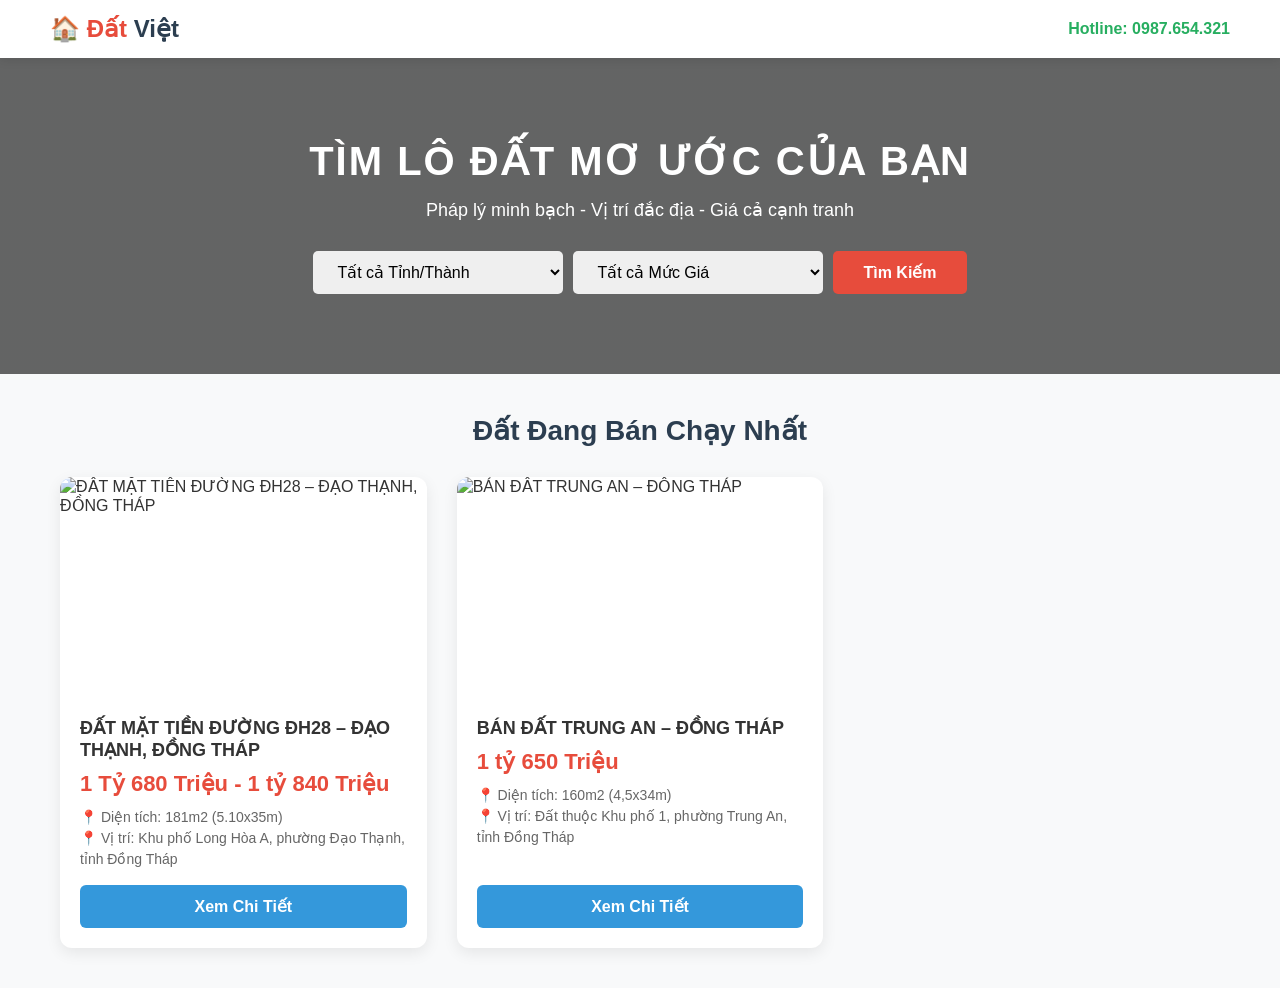
==== DaiPhat.html @ af581e74 "Update DaiPhat.html" ====
<!DOCTYPE html>
<html lang="vi">
<head>
    <meta charset="UTF-8">
    <meta name="viewport" content="width=device-width, initial-scale=1.0">
    <title>Đất Việt - Mua Bán Đất Uy Tín</title>
    
    <style>
        /* --- CSS GIAO DIỆN CHUNG --- */
        * { margin: 0; padding: 0; box-sizing: border-box; font-family: 'Segoe UI', Tahoma, sans-serif; }
        body { background-color: #f8f9fa; color: #333; }

        header { background: #fff; padding: 15px 50px; display: flex; justify-content: space-between; align-items: center; box-shadow: 0 2px 10px rgba(0,0,0,0.1); position: sticky; top: 0; z-index: 100; }
        .logo { font-size: 24px; font-weight: bold; color: #e74c3c; }
        .logo span { color: #2c3e50; }
        
        .hero { background: linear-gradient(rgba(0,0,0,0.6), rgba(0,0,0,0.6)), url('https://images.unsplash.com/photo-1500382017468-9049fed747ef?ixlib=rb-4.0.3&auto=format&fit=crop&w=1500&q=80') center/cover; color: #fff; text-align: center; padding: 80px 20px; }
        .hero h1 { font-size: 40px; margin-bottom: 15px; text-transform: uppercase; letter-spacing: 2px; }
        .hero p { font-size: 18px; margin-bottom: 30px; }
        
        .search-box { display: flex; justify-content: center; gap: 10px; flex-wrap: wrap; }
        .search-box select, .search-box button { padding: 12px 20px; border-radius: 5px; border: none; font-size: 16px; outline: none; }
        .search-box select { width: 250px; cursor: pointer; }
        .search-box button { background: #e74c3c; color: #fff; font-weight: bold; cursor: pointer; transition: 0.3s; padding: 12px 30px; }
        .search-box button:hover { background: #c0392b; }

        .container { max-width: 1200px; margin: 40px auto; padding: 0 20px; }
        .section-title { font-size: 28px; color: #2c3e50; margin-bottom: 30px; text-align: center; font-weight: bold; }
        .grid { display: grid; grid-template-columns: repeat(auto-fill, minmax(320px, 1fr)); gap: 30px; }
        
        .card { background: #fff; border-radius: 12px; overflow: hidden; box-shadow: 0 5px 15px rgba(0,0,0,0.08); transition: transform 0.3s; display: flex; flex-direction: column; }
        .card:hover { transform: translateY(-8px); box-shadow: 0 12px 25px rgba(0,0,0,0.15); }
        .card-img { width: 100%; height: 220px; object-fit: cover; transition: transform 0.5s; }
        .card:hover .card-img { transform: scale(1.05); }
        .card-content { padding: 20px; flex-grow: 1; display: flex; flex-direction: column; }
        .card-title { font-size: 18px; color: #333; margin-bottom: 10px; font-weight: bold; }
        .card-price { color: #e74c3c; font-size: 22px; font-weight: bold; margin-bottom: 10px; }
        .card-desc { font-size: 14px; color: #666; margin-bottom: 15px; line-height: 1.5; }
        .card-btn { margin-top: auto; display: block; width: 100%; text-align: center; background: #3498db; color: #fff; padding: 12px; border: none; border-radius: 6px; cursor: pointer; font-weight: bold; font-size: 16px; transition: 0.3s; }
        .card-btn:hover { background: #2980b9; }

        /* --- POPUP CHI TIẾT --- */
        .modal-overlay { position: fixed; top: 0; left: 0; width: 100%; height: 100%; background: rgba(0,0,0,0.7); display: none; justify-content: center; align-items: center; z-index: 1000; }
        .modal-overlay.active { display: flex; }
        .modal { background: #fff; width: 95%; max-width: 950px; max-height: 90vh; overflow-y: auto; border-radius: 12px; display: flex; flex-direction: row; position: relative; animation: slideDown 0.3s ease; }
        @keyframes slideDown { from { transform: translateY(-50px); opacity: 0; } to { transform: translateY(0); opacity: 1; } }
        
        .modal-gallery { width: 50%; padding: 20px; display: flex; flex-direction: column; background: #f8f9fa;}
        .main-image { width: 100%; height: 300px; object-fit: cover; border-radius: 8px; margin-bottom: 10px; border: 1px solid #ddd; }
        .thumbnail-list { display: flex; gap: 10px; }
        .thumbnail { width: 25%; height: 60px; object-fit: cover; border-radius: 5px; cursor: pointer; opacity: 0.6; transition: 0.2s; border: 2px solid transparent; }
        .thumbnail:hover, .thumbnail.active { opacity: 1; border-color: #3498db; }

        .modal-info { width: 50%; padding: 30px 30px 30px 10px; display: flex; flex-direction: column;}
        .modal-info h2 { color: #2c3e50; margin-bottom: 10px; font-size: 24px; }
        .modal-info .price { font-size: 26px; color: #e74c3c; font-weight: bold; margin-bottom: 15px; }
        .modal-info ul { list-style: none; margin-bottom: 15px; display: flex; flex-wrap: wrap; gap: 10px;}
        .modal-info ul li { background: #f1f2f6; padding: 8px 12px; border-radius: 5px; font-size: 14px; color: #555; }
        
        /* Khung Bản đồ & Video */
        .media-container { width: 100%; height: 200px; margin-bottom: 15px; border-radius: 8px; overflow: hidden; border: 1px solid #ddd; }
        .media-container iframe, .media-container video { width: 100%; height: 100%; border: 0; object-fit: cover;}

        .close-btn { position: absolute; top: 15px; right: 15px; background: #e74c3c; color: #fff; border: none; width: 35px; height: 35px; border-radius: 50%; font-size: 20px; cursor: pointer; z-index: 10; transition: 0.3s; }
        .close-btn:hover { background: #c0392b; transform: rotate(90deg); }

        .no-result { text-align: center; font-size: 18px; color: #e74c3c; margin-top: 20px; grid-column: 1 / -1; display: none;}

        @media (max-width: 768px) {
            .modal { flex-direction: column; }
            .modal-gallery, .modal-info { width: 100%; padding: 20px; }
            .main-image { height: 250px; }
            .search-box { flex-direction: column; align-items: center; }
            .search-box select, .search-box button { width: 100%; }
        }
    </style>
</head>
<body>

    <header>
        <div class="logo">🏠 Đất <span>Việt</span></div>
        <div style="font-weight: bold; color: #27ae60;">Hotline: 0987.654.321</div>
    </header>

    <section class="hero">
        <h1>Tìm Lô Đất Mơ Ước Của Bạn</h1>
        <p>Pháp lý minh bạch - Vị trí đắc địa - Giá cả cạnh tranh</p>
        <div class="search-box">
            <select id="filter-location">
                <option value="all">Tất cả Tỉnh/Thành</option>
                <option value="TP.HCM">TP. Hồ Chí Minh</option>
                <option value="Lâm Đồng">Lâm Đồng</option>
                <option value="Bến Tre">Bến Tre</option>
                <option value="Đồng Tháp">Đồng Tháp</option>
            </select>
            <select id="filter-price">
                <option value="all">Tất cả Mức Giá</option>
                <option value="under-1b">Dưới 1 Tỷ</option>
                <option value="1b-2b">Từ 1 Tỷ - 2 Tỷ</option>
                <option value="over-2b">Trên 2 Tỷ</option>
            </select>
            <button onclick="filterLands()">Tìm Kiếm</button>
        </div>
    </section>

    <main class="container">
        <h2 class="section-title">Đất Đang Bán Chạy Nhất</h2>
        <div class="grid" id="product-list"></div>
        <div class="no-result" id="no-result">Không tìm thấy lô đất nào phù hợp với yêu cầu của bạn.</div>
    </main>

    <!-- POPUP CHI TIẾT -->
    <div class="modal-overlay" id="modal">
        <div class="modal">
            <button class="close-btn" onclick="closeModal()">✕</button>
            
            <div class="modal-gallery">
                <img id="m-main-img" class="main-image" src="" alt="Ảnh lớn">
                <div class="thumbnail-list" id="m-thumbnails"></div>
            </div>
            
            <div class="modal-info">
                <h2 id="m-title"></h2>
                <div class="price" id="m-price"></div>
                
                <ul>
                    <li><strong>DT:</strong> <span id="m-area"></span></li>
                    <li><strong>Pháp lý:</strong> <span id="m-legal"></span></li>
                    <li><strong>Hướng:</strong> <span id="m-direction"></span></li>
                </ul>
                
                <p style="color: #666; font-size: 14px; margin-bottom: 5px;">📍 Địa chỉ: <span id="m-location"></span></p>
                
                <!-- BẢN ĐỒ -->
                <div class="media-container">
                    <iframe id="m-map" src="" allowfullscreen="" loading="lazy" referrerpolicy="no-referrer-when-downgrade"></iframe>
                </div>

                <!-- KHUNG VIDEO -->
                <div class="media-container" id="m-video-container" style="display: none;">
                    <iframe id="m-video-youtube" src="" style="display:none;" allow="accelerometer; autoplay; clipboard-write; encrypted-media; gyroscope; picture-in-picture" allowfullscreen></iframe>
                    
                    <video id="m-video-local" controls style="display:none;">
                        <source id="m-video-source" src="" type="video/mp4">
                        Trình duyệt của bạn không hỗ trợ video.
                    </video>
                </div>

                <button class="card-btn" style="background: #27ae60;" onclick="alert('Cảm ơn bạn! Chúng tôi sẽ liên hệ lại ngay.')">Gọi Ngay: 0987.654.321</button>
            </div>
        </div>
    </div>

    <script>
        const lands = [
            {
                id: 1,
                title: "ĐẤT MẶT TIỀN ĐƯỜNG ĐH28 – ĐẠO THẠNH, ĐỒNG THÁP",
                price: "1 Tỷ 680 Triệu - 1 tỷ 840 Triệu",
                priceValue: 1.2, 
                province: "Đồng Tháp", 
                area: "181m2 (5.10x35m)",
                location: "Khu phố Long Hòa A, phường Đạo Thạnh, tỉnh Đồng Tháp",
                legal: "Sổ hồng riêng",
                direction: "Bắc-Đông",
                images: [
                    "https://raw.githubusercontent.com/MyHang04/batdongsan.com/main/dh1.jpg",
                    "https://raw.githubusercontent.com/MyHang04/batdongsan.com/main/dh2.jpg",
                    "https://raw.githubusercontent.com/MyHang04/batdongsan.com/main/dh3.jpg",
                    "https://raw.githubusercontent.com/MyHang04/batdongsan.com/main/dh4.jpg",
                    "https://raw.githubusercontent.com/MyHang04/batdongsan.com/main/dh5.jpg",
                    "https://raw.githubusercontent.com/MyHang04/batdongsan.com/main/dh6.jpg",
                    "https://raw.githubusercontent.com/MyHang04/batdongsan.com/main/dh7.jpg",
                    "https://raw.githubusercontent.com/MyHang04/batdongsan.com/main/dh8.jpg"
                ],
                mapLink: "https://www.google.com/maps/embed?pb=!1m18!1m12!1m3!1d15677.63185169278!2d106.7113904!3d10.6647224!2m3!1f0!2f0!3f0!3m2!1i1024!2i768!4f13.1!3m3!1m2!1s0x31753111bbd9e8b3%3A0xe5f4cc0b154c1b0b!2zTmjDoCBCw6gsIEjhu5MgQ2jDrSBNaW5oLCBWaeG7h3QgTmFt!5e0!3m2!1svi!2s!4v1700000000000!5m2!1svi!2s",
                
                youtubeUrl: "https://www.youtube.com/embed/dQw4w9WgXcQ", 
                
                // localVideoUrl: "https://raw.githubusercontent.com/MyHang04/batdongsan.com/main/video-vi-tri-202610240334.mp4"
            },
            {
                id: 2,
                title: "BÁN ĐẤT TRUNG AN – ĐỒNG THÁP",
                price: "1 tỷ 650 Triệu",
                priceValue: 1.65, 
                province: "Đồng Tháp",
                area: "160m2 (4,5x34m)",
                location: "Đất thuộc Khu phố 1, phường Trung An, tỉnh Đồng Tháp",
                legal: "Sổ hồng riêng",
                direction: "Tây Nam",
                images: [
                     "https://raw.githubusercontent.com/MyHang04/batdongsan.com/main/hl1.jpg",
                     "https://raw.githubusercontent.com/MyHang04/batdongsan.com/main/hl2.jpg",
                     "https://raw.githubusercontent.com/MyHang04/batdongsan.com/main/hl3.jpg",
                     "https://raw.githubusercontent.com/MyHang04/batdongsan.com/main/hl4.jpg",
                     "https://raw.githubusercontent.com/MyHang04/batdongsan.com/main/hl5.jpg",
                     "https://raw.githubusercontent.com/MyHang04/batdongsan.com/main/hl6.jpg",
                     "https://raw.githubusercontent.com/MyHang04/batdongsan.com/main/hl7.jpg",
                     "https://raw.githubusercontent.com/MyHang04/batdongsan.com/main/hl8.jpg",
                     "https://raw.githubusercontent.com/MyHang04/batdongsan.com/main/hl9.jpg"
                ],
                mapLink: "https://www.google.com/maps/embed?pb=!1m18!1m12!1m3!1d15612.37427545125!2d107.7891472!3d11.5582162!2m3!1f0!2f0!3f0!3m2!1i1024!2i768!4f13.1!3m3!1m2!1s0x3173f70382febec7%3A0x5c1c1c8b98b8b8b8!2zQuG6o28gTOG7mWMsIEzDom0gxJDhu5NuZw!5e0!3m2!1svi!2s!4v1700000000000!5m2!1svi!2s",
                youtubeUrl: "", 
                localVideoUrl: "" 
            }
        ];

        const productList = document.getElementById('product-list');

        function renderProducts(dataToRender) {
            productList.innerHTML = '';
            const noResultMsg = document.getElementById('no-result');
            
            if (dataToRender.length === 0) {
                noResultMsg.style.display = 'block';
                return;
            } else {
                noResultMsg.style.display = 'none';
            }

            dataToRender.forEach(land => {
                const card = document.createElement('div');
                card.className = 'card';
                card.innerHTML = `
                    <img src="${land.images[0]}" class="card-img" alt="${land.title}">
                    <div class="card-content">
                        <h3 class="card-title">${land.title}</h3>
                        <div class="card-price">${land.price}</div>
                        <div class="card-desc">
                            📍 Diện tích: ${land.area}<br>
                            📍 Vị trí: ${land.location}
                        </div>
                        <button class="card-btn" onclick="openModal(${land.id})">Xem Chi Tiết</button>
                    </div>
                `;
                productList.appendChild(card);
            });
        }

        function filterLands() {
            const selectedProvince = document.getElementById('filter-location').value;
            const selectedPrice = document.getElementById('filter-price').value;

            const filteredData = lands.filter(land => {
                let matchProvince = (selectedProvince === 'all' || land.province === selectedProvince);
                let matchPrice = false;
                if (selectedPrice === 'all') matchPrice = true;
                else if (selectedPrice === 'under-1b' && land.priceValue < 1) matchPrice = true;
                else if (selectedPrice === '1b-2b' && land.priceValue >= 1 && land.priceValue <= 2) matchPrice = true;
                else if (selectedPrice === 'over-2b' && land.priceValue > 2) matchPrice = true;

                return matchProvince && matchPrice;
            });

            renderProducts(filteredData);
        }

        function openModal(id) {
            const land = lands.find(l => l.id === id);
            
            document.getElementById('m-title').innerText = land.title;
            document.getElementById('m-price').innerText = land.price;
            document.getElementById('m-area').innerText = land.area;
            document.getElementById('m-location').innerText = land.location;
            document.getElementById('m-legal').innerText = land.legal;
            document.getElementById('m-direction').innerText = land.direction;
            document.getElementById('m-map').src = land.mapLink;

            const mainImg = document.getElementById('m-main-img');
            const thumbList = document.getElementById('m-thumbnails');
            mainImg.src = land.images[0];
            thumbList.innerHTML = '';
            
            land.images.forEach((imgUrl, index) => {
                const thumb = document.createElement('img');
                thumb.src = imgUrl;
                thumb.className = 'thumbnail';
                if (index === 0) thumb.classList.add('active');

                thumb.onclick = function() {
                    mainImg.src = imgUrl;
                    document.querySelectorAll('.thumbnail').forEach(t => t.classList.remove('active'));
                    thumb.classList.add('active');
                };
                thumbList.appendChild(thumb);
            });

            const videoContainer = document.getElementById('m-video-container');
            const iframeVideo = document.getElementById('m-video-youtube');
            const localVideo = document.getElementById('m-video-local');
            const localSource = document.getElementById('m-video-source');

            videoContainer.style.display = 'none';
            iframeVideo.style.display = 'none';
            iframeVideo.src = "";
            localVideo.style.display = 'none';
            localVideo.pause();
            localSource.src = "";

            if (land.youtubeUrl && land.youtubeUrl !== "") {
                videoContainer.style.display = 'block';
                iframeVideo.style.display = 'block';
                iframeVideo.src = land.youtubeUrl;
            } 
            else if (land.localVideoUrl && land.localVideoUrl !== "") {
                videoContainer.style.display = 'block';
                localVideo.style.display = 'block';
                localSource.src = land.localVideoUrl;
                localVideo.load();
            }

            document.getElementById('modal').classList.add('active');
        }

        function closeModal() {
            document.getElementById('modal').classList.remove('active');
            document.getElementById('m-map').src = ""; 
            document.getElementById('m-video-youtube').src = "";
            document.getElementById('m-video-local').pause();
        }

        document.getElementById('modal').addEventListener('click', function(e) {
            if (e.target === this) closeModal();
        });

        renderProducts(lands);
    </script>
</body>
</html>
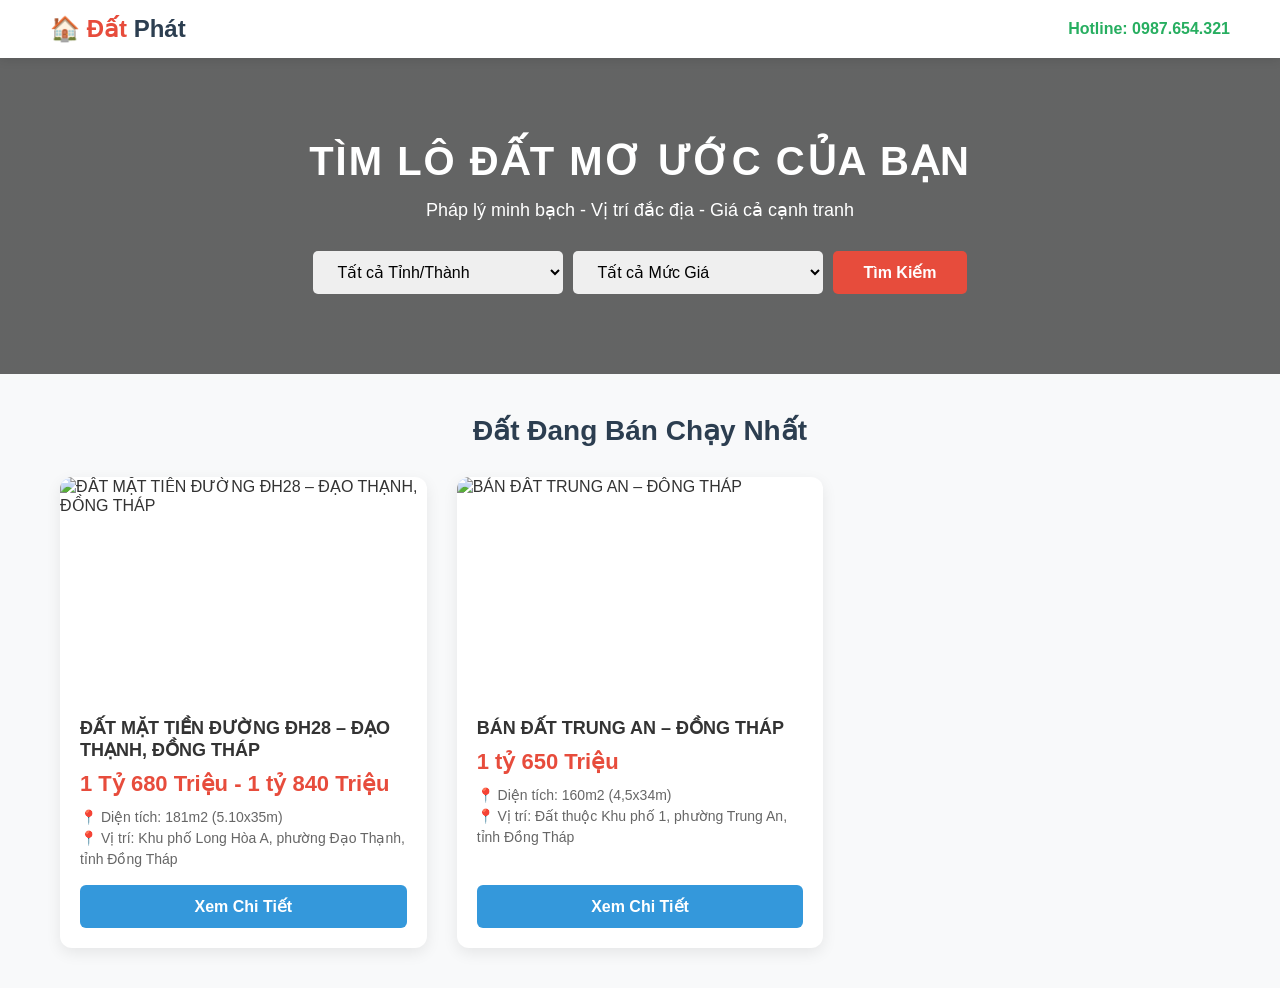
==== commit 3b8e973a: "Update DaiPhat.html" ====
--- a/DaiPhat.html
+++ b/DaiPhat.html
@@ -78,7 +78,7 @@
 <body>
 
     <header>
-        <div class="logo">🏠 Đất <span>Việt</span></div>
+        <div class="logo">🏠 Đất <span>Phát</span></div>
         <div style="font-weight: bold; color: #27ae60;">Hotline: 0987.654.321</div>
     </header>
 
@@ -168,14 +168,11 @@
                     "https://raw.githubusercontent.com/MyHang04/batdongsan.com/main/dh2.jpg",
                     "https://raw.githubusercontent.com/MyHang04/batdongsan.com/main/dh3.jpg",
                     "https://raw.githubusercontent.com/MyHang04/batdongsan.com/main/dh4.jpg",
-                    "https://raw.githubusercontent.com/MyHang04/batdongsan.com/main/dh5.jpg",
-                    "https://raw.githubusercontent.com/MyHang04/batdongsan.com/main/dh6.jpg",
-                    "https://raw.githubusercontent.com/MyHang04/batdongsan.com/main/dh7.jpg",
                     "https://raw.githubusercontent.com/MyHang04/batdongsan.com/main/dh8.jpg"
                 ],
                 mapLink: "https://www.google.com/maps/embed?pb=!1m18!1m12!1m3!1d15677.63185169278!2d106.7113904!3d10.6647224!2m3!1f0!2f0!3f0!3m2!1i1024!2i768!4f13.1!3m3!1m2!1s0x31753111bbd9e8b3%3A0xe5f4cc0b154c1b0b!2zTmjDoCBCw6gsIEjhu5MgQ2jDrSBNaW5oLCBWaeG7h3QgTmFt!5e0!3m2!1svi!2s!4v1700000000000!5m2!1svi!2s",
                 
-                youtubeUrl: "https://www.youtube.com/embed/dQw4w9WgXcQ", 
+                //youtubeUrl: "https://www.youtube.com/embed/dQw4w9WgXcQ", 
                 
                 // localVideoUrl: "https://raw.githubusercontent.com/MyHang04/batdongsan.com/main/video-vi-tri-202610240334.mp4"
             },
@@ -194,10 +191,6 @@
                      "https://raw.githubusercontent.com/MyHang04/batdongsan.com/main/hl2.jpg",
                      "https://raw.githubusercontent.com/MyHang04/batdongsan.com/main/hl3.jpg",
                      "https://raw.githubusercontent.com/MyHang04/batdongsan.com/main/hl4.jpg",
-                     "https://raw.githubusercontent.com/MyHang04/batdongsan.com/main/hl5.jpg",
-                     "https://raw.githubusercontent.com/MyHang04/batdongsan.com/main/hl6.jpg",
-                     "https://raw.githubusercontent.com/MyHang04/batdongsan.com/main/hl7.jpg",
-                     "https://raw.githubusercontent.com/MyHang04/batdongsan.com/main/hl8.jpg",
                      "https://raw.githubusercontent.com/MyHang04/batdongsan.com/main/hl9.jpg"
                 ],
                 mapLink: "https://www.google.com/maps/embed?pb=!1m18!1m12!1m3!1d15612.37427545125!2d107.7891472!3d11.5582162!2m3!1f0!2f0!3f0!3m2!1i1024!2i768!4f13.1!3m3!1m2!1s0x3173f70382febec7%3A0x5c1c1c8b98b8b8b8!2zQuG6o28gTOG7mWMsIEzDom0gxJDhu5NuZw!5e0!3m2!1svi!2s!4v1700000000000!5m2!1svi!2s",
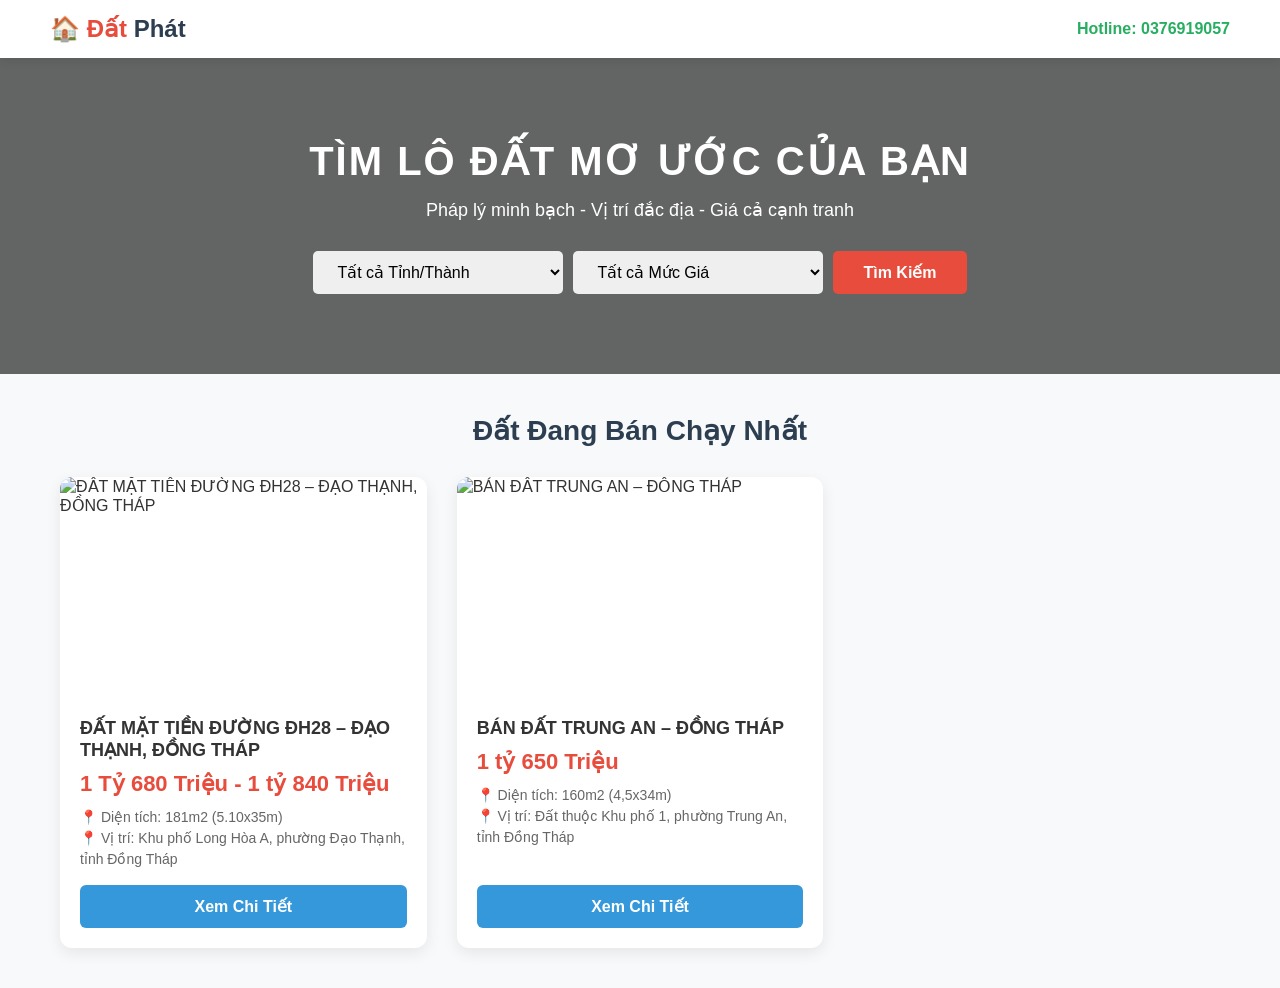
==== commit 99c63998: "Update DaiPhat.html" ====
--- a/DaiPhat.html
+++ b/DaiPhat.html
@@ -79,7 +79,8 @@
 
     <header>
         <div class="logo">🏠 Đất <span>Phát</span></div>
-        <div style="font-weight: bold; color: #27ae60;">Hotline: 0987.654.321</div>
+        <!-- Cập nhật số điện thoại trên thanh menu -->
+        <div style="font-weight: bold; color: #27ae60;">Hotline: 0376919057</div>
     </header>
 
     <section class="hero">
@@ -146,7 +147,8 @@
                     </video>
                 </div>
 
-                <button class="card-btn" style="background: #27ae60;" onclick="alert('Cảm ơn bạn! Chúng tôi sẽ liên hệ lại ngay.')">Gọi Ngay: 0987.654.321</button>
+                <!-- Cập nhật số điện thoại ở nút Gọi Ngay -->
+                <button class="card-btn" style="background: #27ae60;" onclick="alert('Cảm ơn bạn! Chúng tôi sẽ liên hệ lại ngay.')">Gọi Ngay: 0376919057</button>
             </div>
         </div>
     </div>
@@ -172,9 +174,9 @@
                 ],
                 mapLink: "https://www.google.com/maps/embed?pb=!1m18!1m12!1m3!1d15677.63185169278!2d106.7113904!3d10.6647224!2m3!1f0!2f0!3f0!3m2!1i1024!2i768!4f13.1!3m3!1m2!1s0x31753111bbd9e8b3%3A0xe5f4cc0b154c1b0b!2zTmjDoCBCw6gsIEjhu5MgQ2jDrSBNaW5oLCBWaeG7h3QgTmFt!5e0!3m2!1svi!2s!4v1700000000000!5m2!1svi!2s",
                 
-                //youtubeUrl: "https://www.youtube.com/embed/dQw4w9WgXcQ", 
-                
-                // localVideoUrl: "https://raw.githubusercontent.com/MyHang04/batdongsan.com/main/video-vi-tri-202610240334.mp4"
+                youtubeUrl: "", 
+                
+                localVideoUrl: ""
             },
             {
                 id: 2,
